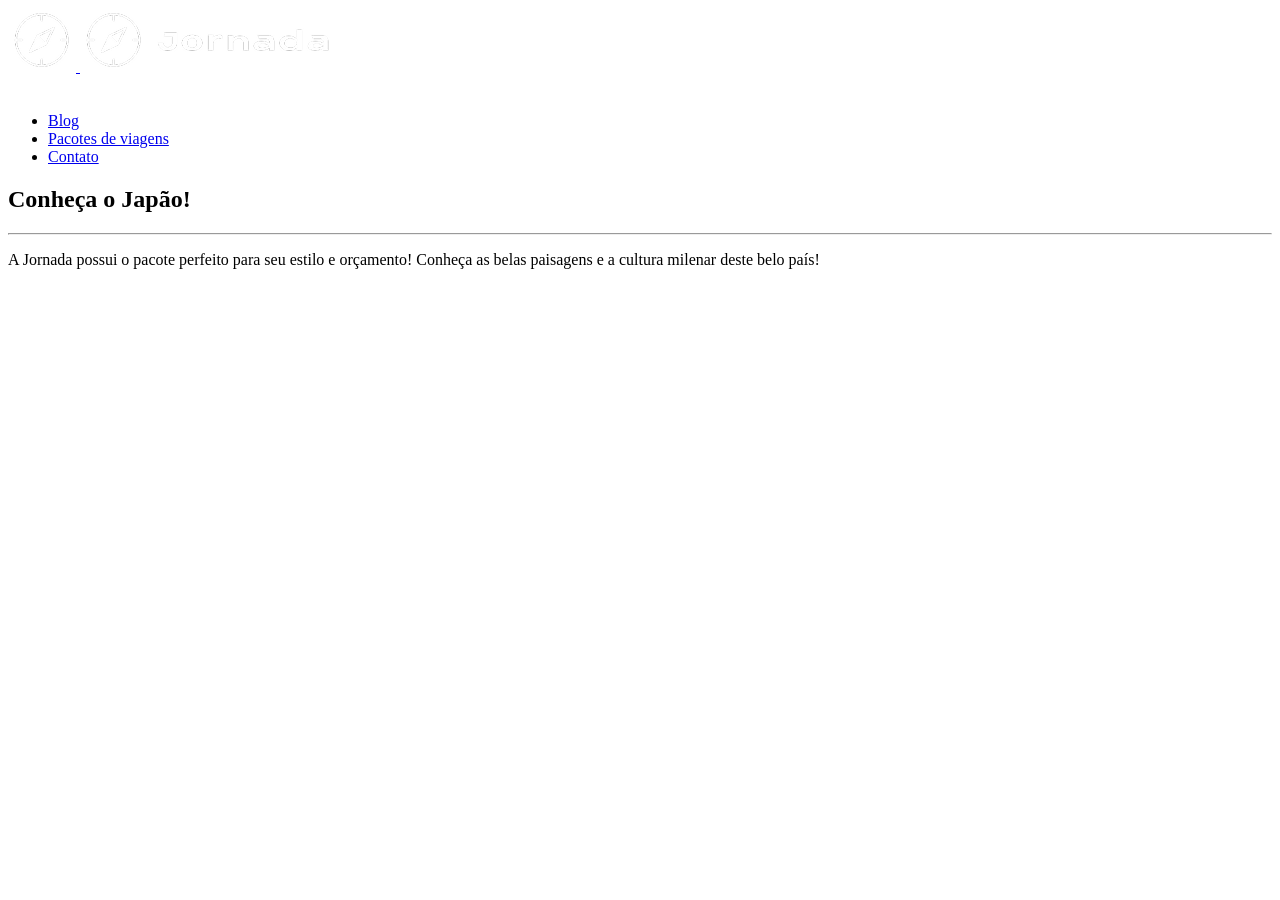
==== pacotes-de-viagens.html @ 2680c975 "Inicia a sessao pacotes de viagens" ====
<!DOCTYPE html>
<html lang="pt-BR">
  <head>
    <meta charset="UTF-8" />
    <meta name="viewport" content="width=device-width, initial-scale=1.0" />
    <link
      rel="shortcut icon"
      href="img/favico-branca.png"
      type="image/x-icon"
    />
    <title>Pacotes de Viagens</title>
  </head>
  <body>
    <header class="main-header">
      <a class="logo" href="index.html" title="voltar para página inicial">
        <img
          class="img-mobile"
          src="img/bussola-jornada-branca.png"
          alt="Bussola do logo Jondada viagens da cor branca"
        />
        <img
          class="img-desktop"
          src="img/Logo-jornada-branco.png"
          alt="Jondada viagens da cor branca"
        />
      </a>
      <div class="navigation-menu">
        <label for="menu">
          <img src="img/menu.png" alt="menu" />
        </label>
        <input type="checkbox" id="menu" hidden />
        <nav>
          <ul class="list-links">
            <li>
              <a href="blog.html" target="_blank" title="Acessar blog">Blog</a>
            </li>
            <li>
              <a
                class="active"
                href="pacotes-de-viagens.html"
                target="_blank"
                title="Acessar pacotes de viagens"
                >Pacotes de viagens</a
              >
            </li>
            <li>
              <a href="contato.html" target="_blank" title="Acessar contatos"
                >Contato</a
              >
            </li>
          </ul>
        </nav>
      </div>
    </header>

    <section class="travel-packages hero">
      <div class="hero-img">
        <div class="hero-content">
            <h1>Conheça o Japão!</h1>
            <hr>
            <p>A Jornada possui o pacote perfeito para seu estilo e orçamento! Conheça as belas paisagens e a  cultura milenar deste belo país!</p>
        </div>
      </div>
    </section>
  </body>
</html>
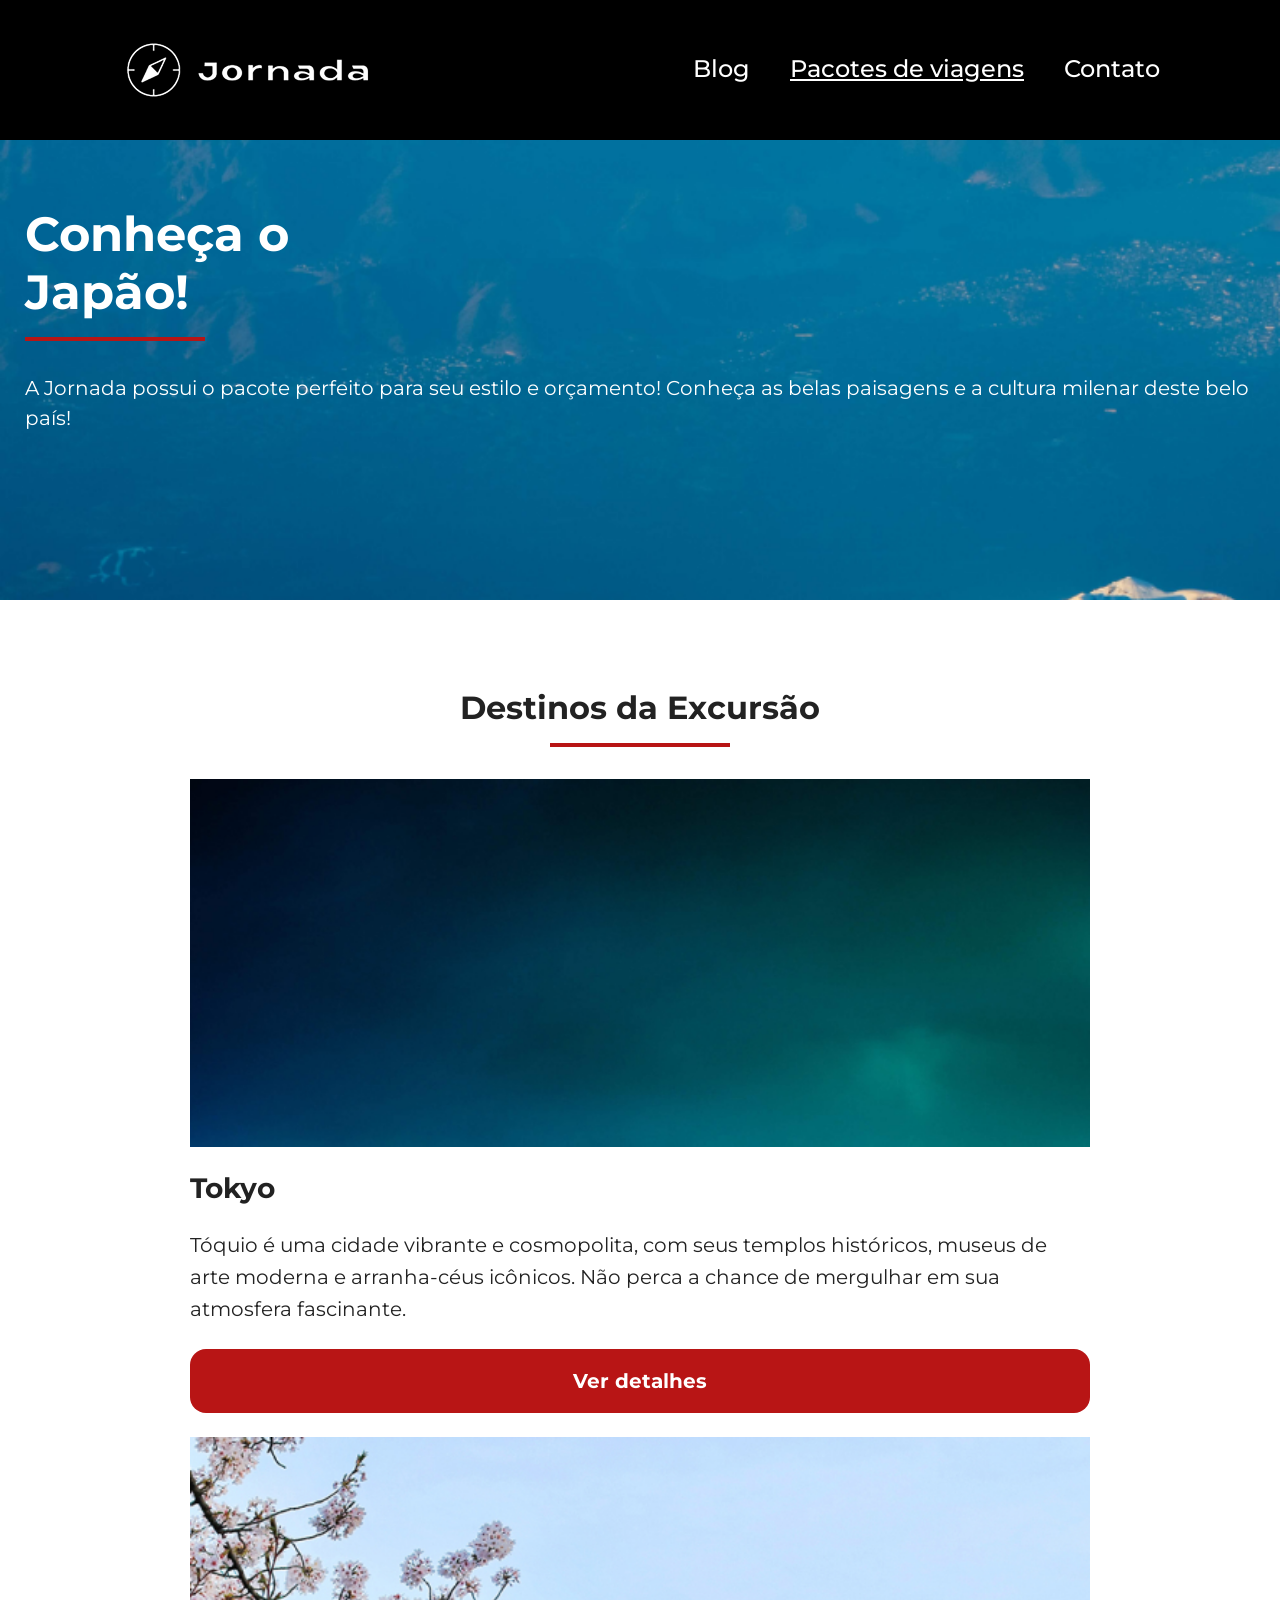
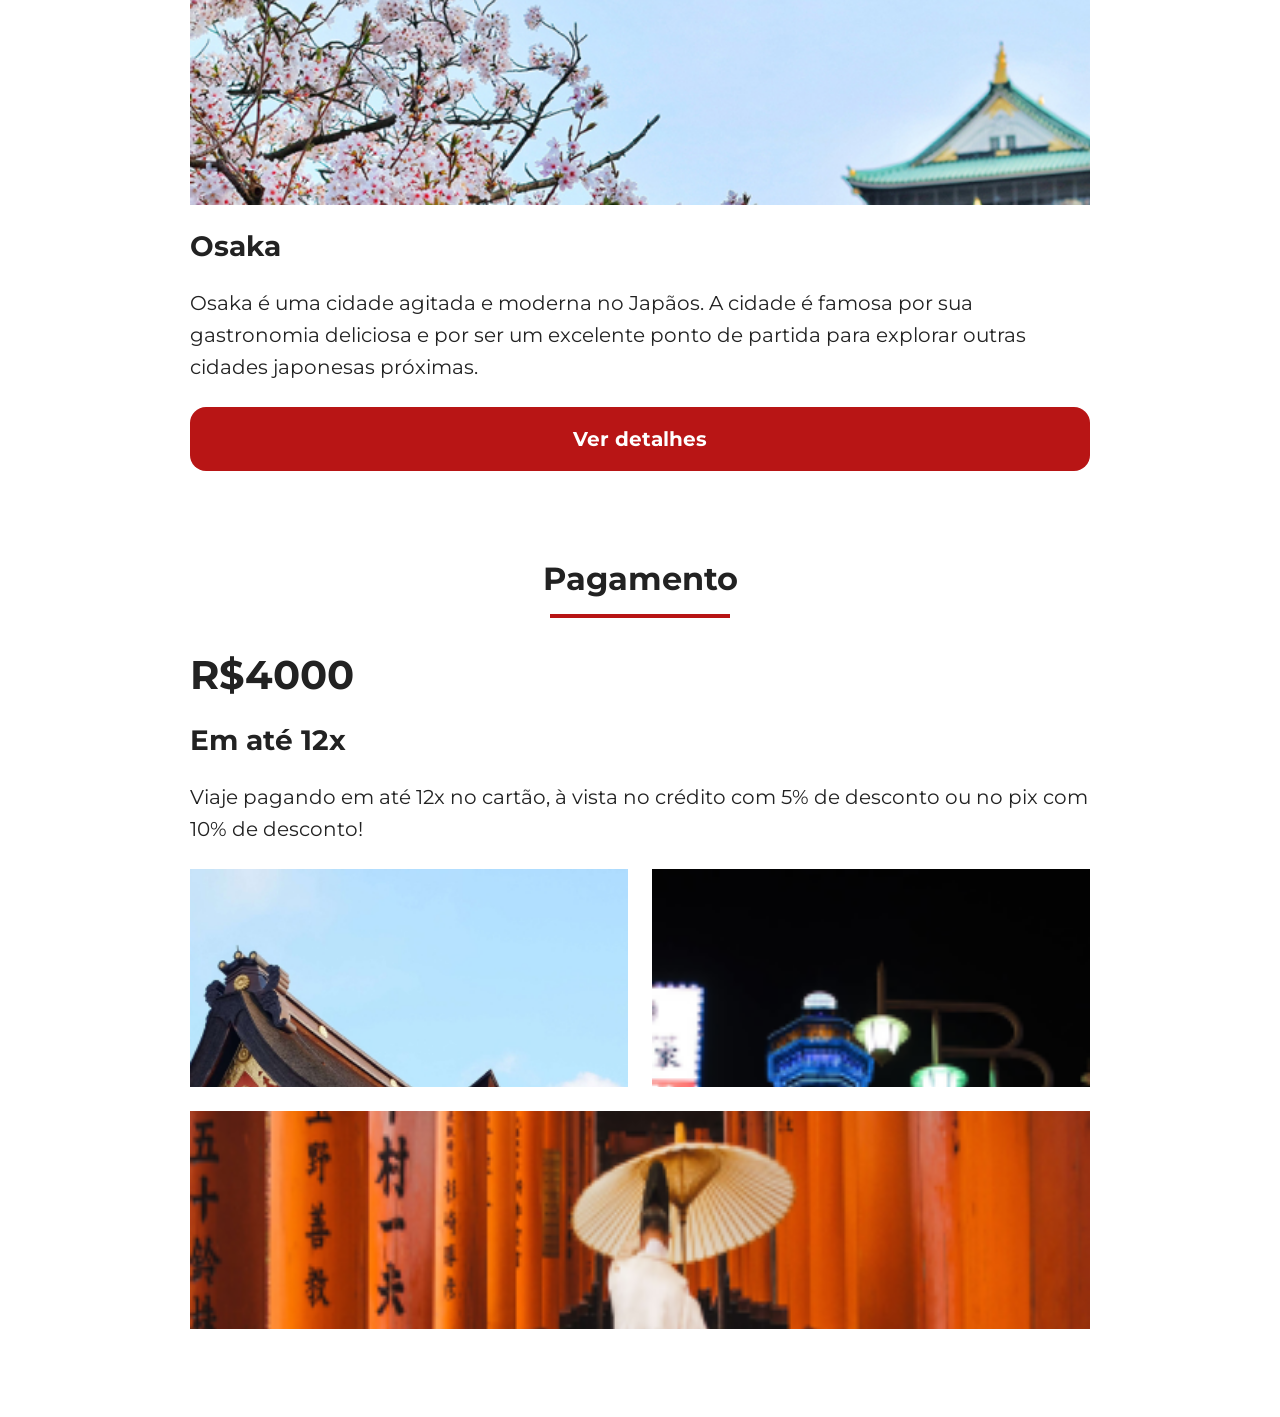
==== commit 6bc4a07e: "Adicona sessao de pagamentos" ====
--- a/pacotes-de-viagens.html
+++ b/pacotes-de-viagens.html
@@ -8,6 +8,7 @@
       href="img/favico-branca.png"
       type="image/x-icon"
     />
+    <link rel="stylesheet" href="css/style.css" />
     <title>Pacotes de Viagens</title>
   </head>
   <body>
@@ -56,9 +57,85 @@
     <section class="travel-packages hero">
       <div class="hero-img">
         <div class="hero-content">
-            <h1>Conheça o Japão!</h1>
-            <hr>
-            <p>A Jornada possui o pacote perfeito para seu estilo e orçamento! Conheça as belas paisagens e a  cultura milenar deste belo país!</p>
+          <h1>Conheça o Japão!</h1>
+          <hr />
+          <p>
+            A Jornada possui o pacote perfeito para seu estilo e orçamento!
+            Conheça as belas paisagens e a cultura milenar deste belo país!
+          </p>
+        </div>
+      </div>
+    </section>
+
+    <section class="destinations travel">
+      <div class="section-title">
+        <h2>Destinos da Excursão</h2>
+        <hr />
+      </div>
+
+      <div class="destination-items">
+        <article class="item tokio">
+          <header>
+            <div class="img-item"></div>
+            <h3 class="content-title">Tokyo</h3>
+          </header>
+          <p class="content-text">
+            Tóquio é uma cidade vibrante e cosmopolita, com seus templos
+            históricos, museus de arte moderna e arranha-céus icônicos. Não
+            perca a chance de mergulhar em sua atmosfera fascinante.
+          </p>
+          <footer>
+            <a
+              href="#"
+              class="button"
+              target="_blank"
+              title="Veja mais detalhes do destino Tokio"
+              >Ver detalhes</a
+            >
+          </footer>
+        </article>
+        <article class="item osaka">
+          <header>
+            <div class="img-item"></div>
+            <h3 class="content-title">Osaka</h3>
+          </header>
+          <p class="content-text">
+            Osaka é uma cidade agitada e moderna no Japãos. A cidade é famosa
+            por sua gastronomia deliciosa e por ser um excelente ponto de
+            partida para explorar outras cidades japonesas próximas.
+          </p>
+          <footer>
+            <a
+              href="#"
+              class="button"
+              target="_blank"
+              title="Veja mais detalhes do destino Osaka"
+              >Ver detalhes</a
+            >
+          </footer>
+        </article>
+      </div>
+    </section>
+
+    <section class="payments">
+      <div class="section-title">
+        <h2>Pagamento</h2>
+        <hr />
+      </div>
+      <div class="content-container">
+        <div class="text-content">
+          <h2>R$4000</h2>
+          <h3 class="content-title">Em até 12x</h3>
+          <p class="content-text">
+            Viaje pagando em até 12x no cartão, à vista no crédito com 5% de
+            desconto ou no pix com 10% de desconto!
+          </p>
+        </div>
+
+        <div class="image-gallery">
+          <div class="image-first"></div>
+          <div class="image-second"></div>
+          <div class="image-thirty colspan-2"></div>
         </div>
       </div>
     </section>
--- a/css/style.css
+++ b/css/style.css
@@ -0,0 +1,10 @@
+@import url(global.css);
+@import url(header.css);
+@import url(hero.css);
+@import url(offers.css);
+@import url(categories.css);
+@import url(destinations.css);
+@import url(payments.css);
+@import url(testmonials.css);
+@import url(footer.css);
+@import url(travel-packages.css);
